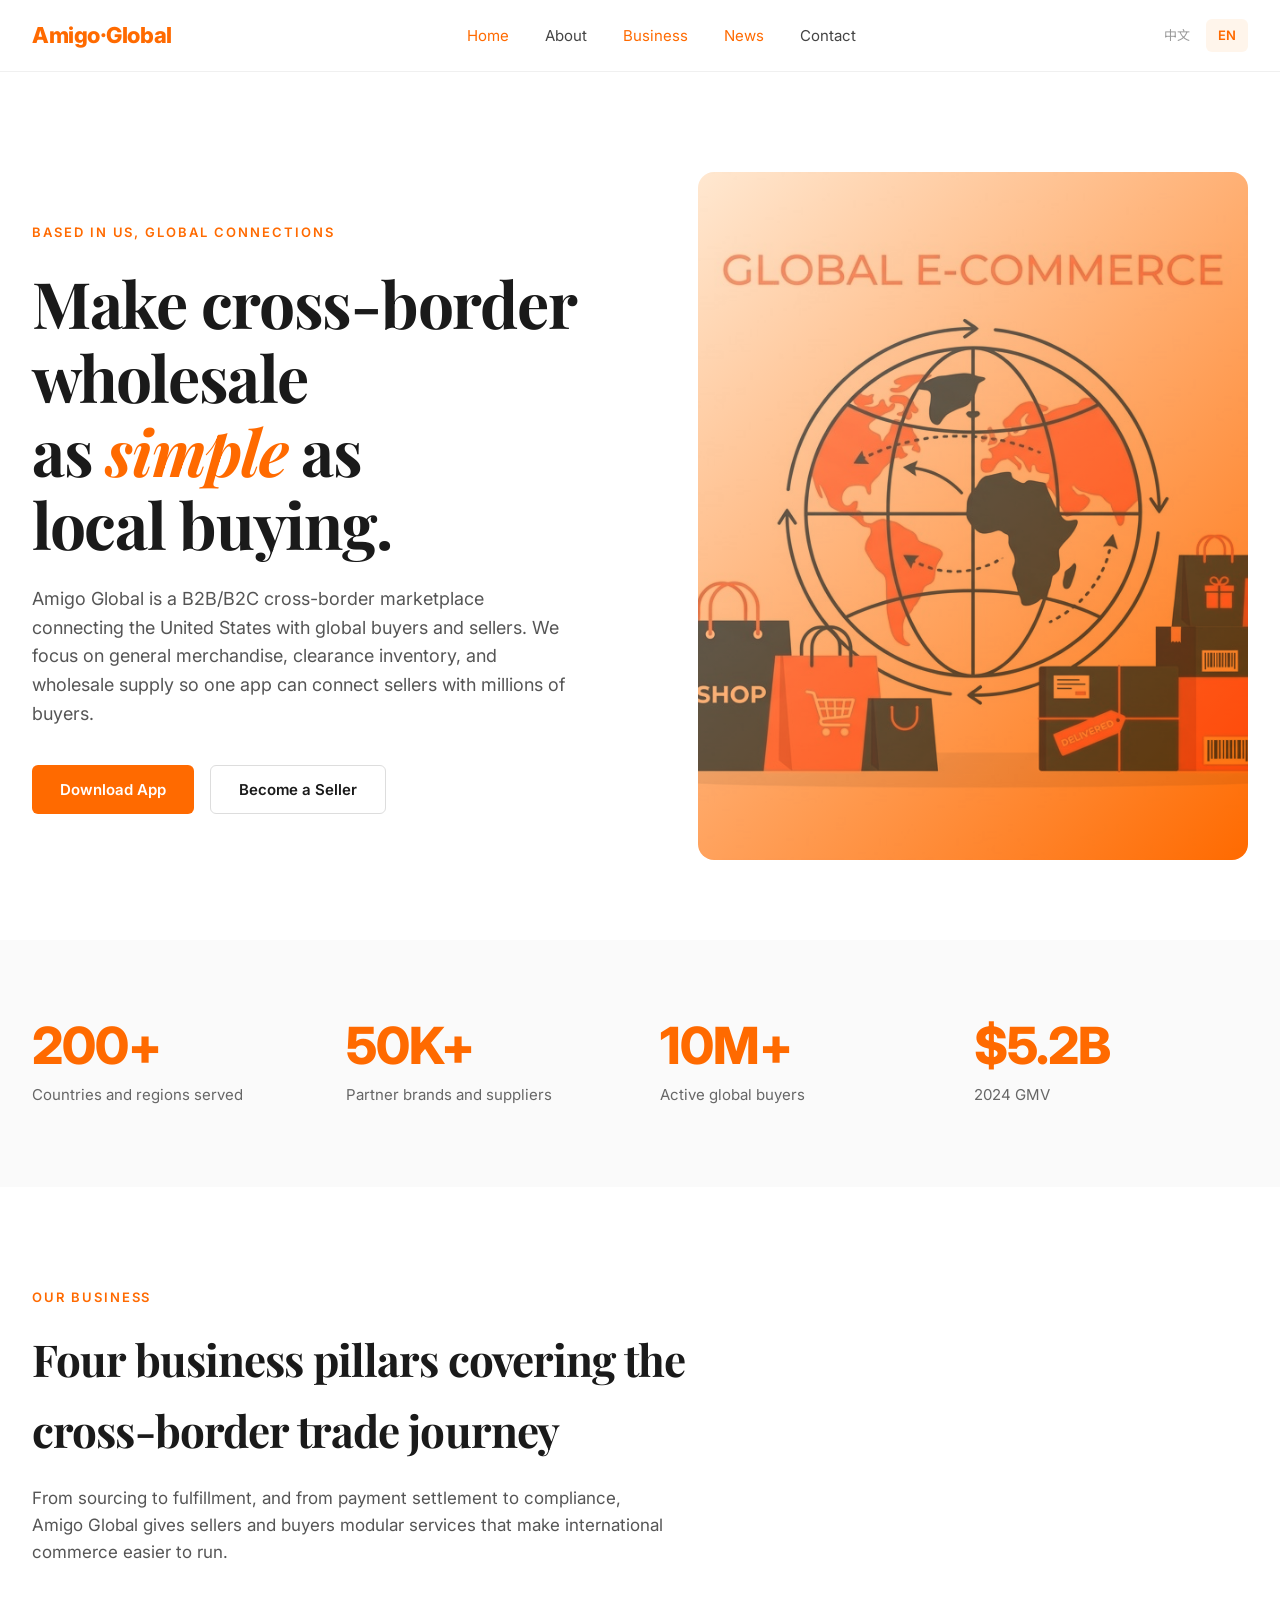
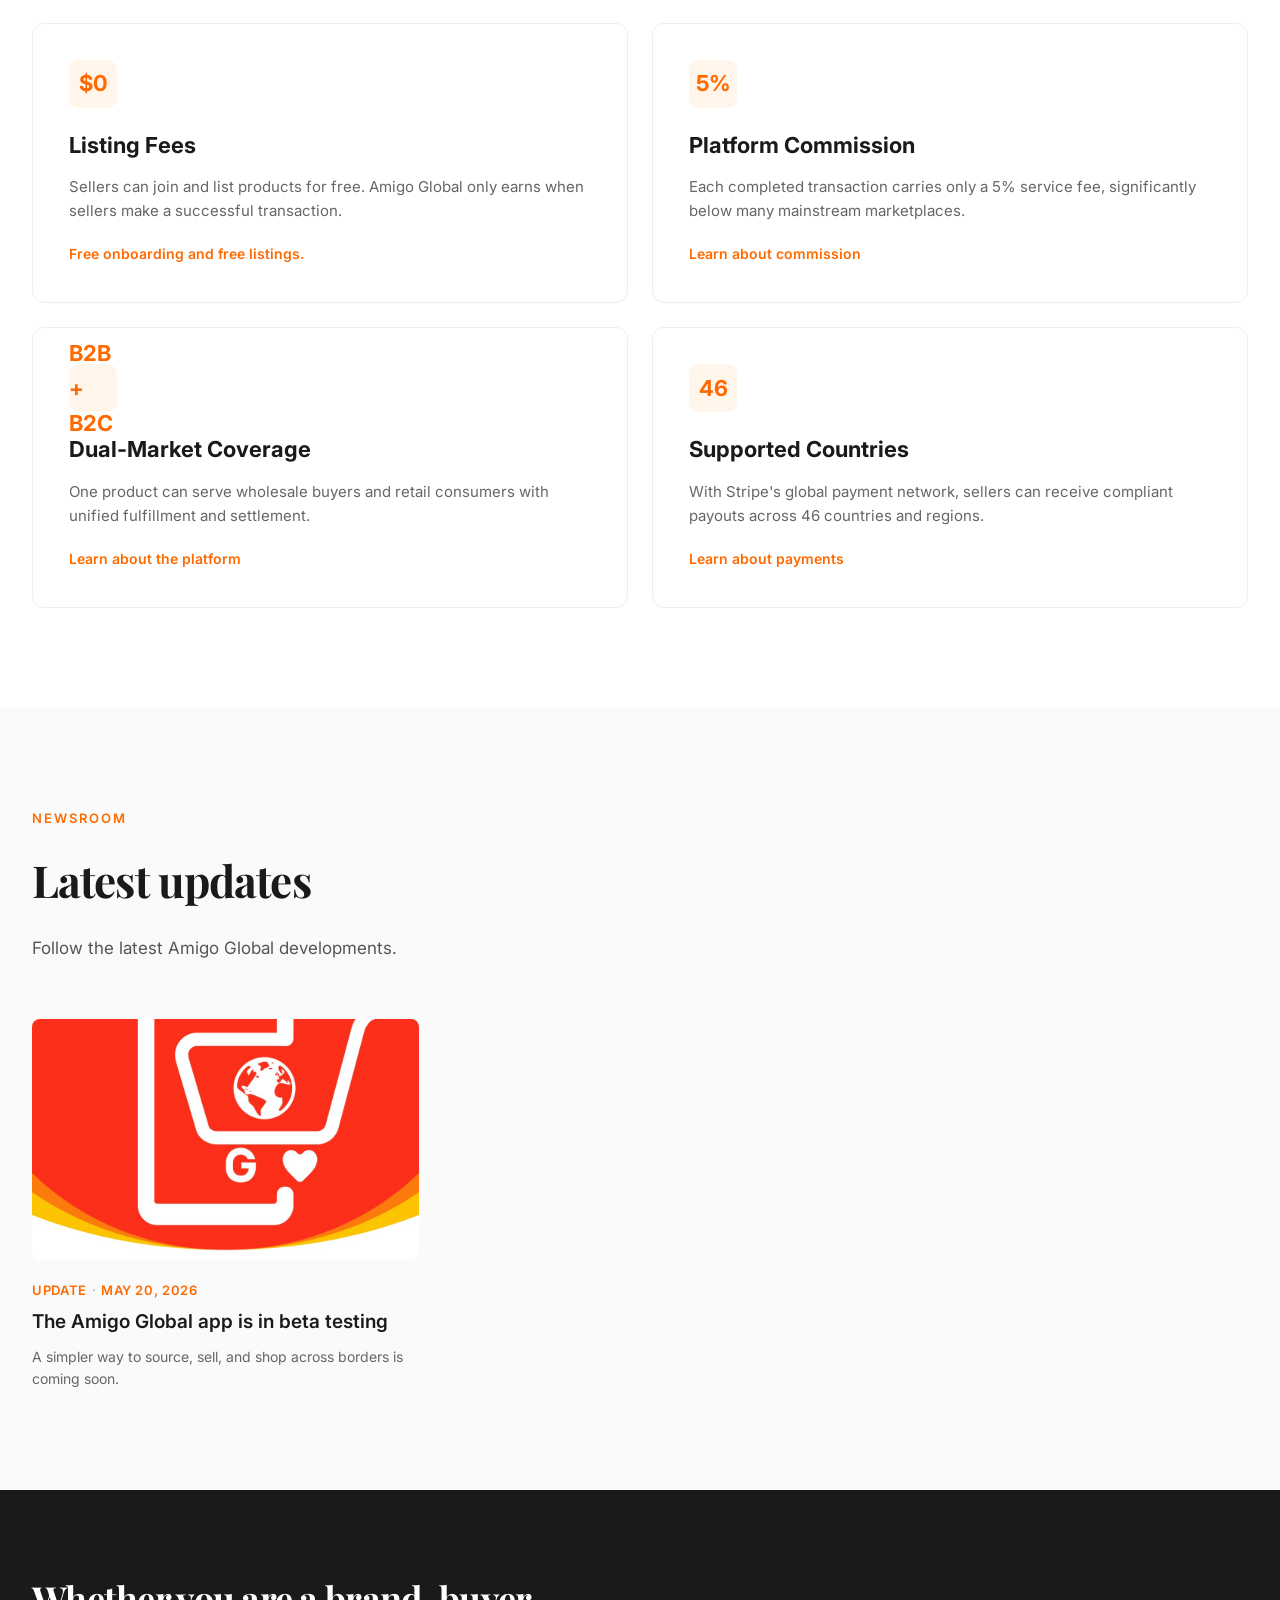
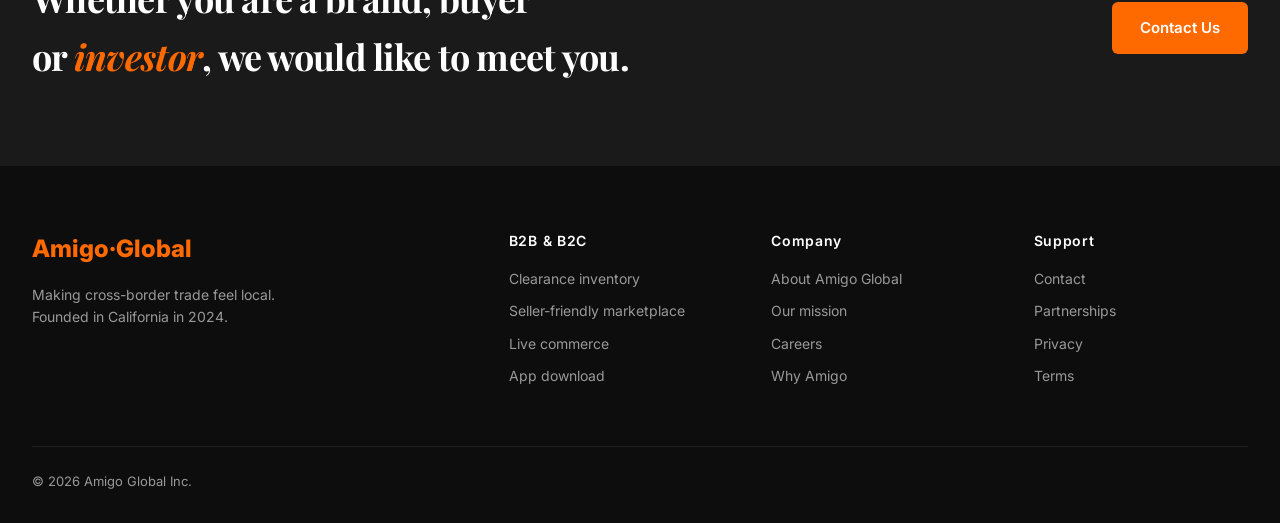
==== en/index.html @ 95d97fef "Initial Amigo Global website" ====
<!DOCTYPE html>
<html lang="en">
<head>
  <meta charset="UTF-8" />
  <meta name="viewport" content="width=device-width, initial-scale=1.0" />
  <title data-key="page_title">Amigo Global</title>
  <link href="https://fonts.googleapis.com/css2?family=Inter:wght@400;500;600;700;800&family=Noto+Sans+SC:wght@300;400;500;600;700&family=Noto+Serif+SC:wght@500;700&family=Playfair+Display:wght@500;700&display=swap" rel="stylesheet" />
  <link rel="stylesheet" href="../styles.css" />
  <style>body{opacity:0;transition:opacity .15s}body.ready{opacity:1}</style>
</head>
<body data-page="index">
  <div data-include="nav"></div>

  <section class="hero">
    <div>
      <div class="hero-eyebrow" data-key="hero.eyebrow"></div>
      <h1 data-key="hero.title" data-html></h1>
      <p data-key="hero.desc"></p>
      <div class="btn-row">
        <button class="btn btn-primary" data-key="hero.btn1"></button>
        <button class="btn btn-ghost" data-key="hero.btn2"></button>
      </div>
    </div>
    <div class="hero-visual">
      <img src="../assets/images/hero.jpg" alt="" onerror="this.style.display='none'" />
    </div>
  </section>

  <section class="stats">
    <div class="stats-inner" data-list="stats">
      <template>
        <div>
          <div class="stat-num" data-field="num"></div>
          <div class="stat-label" data-field="label"></div>
        </div>
      </template>
    </div>
  </section>

  <section class="section" id="business">
    <div class="section-eyebrow" data-key="business.eyebrow"></div>
    <h2 data-key="business.title"></h2>
    <p class="lead" data-key="business.lead"></p>
    <div class="biz-grid" data-list="business.cards">
      <template>
        <div class="biz-card">
          <div class="biz-icon" data-field="icon"></div>
          <h3 data-field="title"></h3>
          <p data-field="desc"></p>
          <div class="biz-link" data-field="link"></div>
        </div>
      </template>
    </div>
  </section>

  <section class="section bleed" id="news">
    <div class="inner">
      <div class="section-eyebrow" data-key="news.eyebrow"></div>
      <h2 data-key="news.title"></h2>
      <p class="lead" data-key="news.lead"></p>
      <div class="news-grid" data-list="news.cards">
        <template>
          <div class="news-card">
            <div class="news-img"><img data-field-src="image" data-src-prefix="../assets/images/" alt="" onerror="this.style.display='none'" /></div>
            <div class="news-meta"><span data-field="category"></span> · <span data-field="date"></span></div>
            <h4 data-field="title"></h4>
            <p data-field="summary"></p>
          </div>
        </template>
      </div>
    </div>
  </section>

  <section class="cta-band">
    <div class="cta-inner">
      <h2 data-key="cta.title" data-html></h2>
      <a href="contact.html" class="btn btn-primary" data-key="cta.btn"></a>
    </div>
  </section>

  <div data-include="footer"></div>
  <script src="../js/include.js"></script>
</body>
</html>
---- styles.css ----
/* ============================================================
   Amigo Global — shared styles
   团队提示：颜色、字体、间距统一改这里，不要在 HTML 里写 style。
   ============================================================ */

:root {
  --brand: #ff6a00;
  --brand-hover: #e55f00;
  --brand-tint: #fff5eb;
  --brand-soft: #ffe8d1;
  --text: #1a1a1a;
  --text-soft: #555;
  --text-muted: #999;
  --border: #eee;
  --border-soft: #f0f0f0;
  --surface: #fff;
  --surface-alt: #fafafa;
  --surface-dark: #1a1a1a;
  --surface-darker: #0d0d0d;
  --max-width: 1280px;

  --font-sans: 'Inter', 'Noto Sans SC', -apple-system, BlinkMacSystemFont, sans-serif;
  --font-serif: 'Playfair Display', 'Noto Serif SC', Georgia, serif;
}

/* ---------- reset ---------- */
* { margin: 0; padding: 0; box-sizing: border-box; }
html, body { max-width: 100%; overflow-x: hidden; }
body { font-family: var(--font-sans); color: var(--text); background: var(--surface); line-height: 1.6; }
a { color: inherit; text-decoration: none; }
img { max-width: 100%; display: block; }
em { font-style: normal; color: var(--brand); }
html[lang="en"] em { font-style: italic; }

/* ---------- Navigation ---------- */
nav.top { position: sticky; top: 0; background: rgba(255,255,255,0.96); backdrop-filter: blur(12px); border-bottom: 1px solid var(--border-soft); z-index: 100; }
.nav-inner { max-width: var(--max-width); margin: 0 auto; padding: 18px 32px; display: flex; align-items: center; justify-content: space-between; gap: 16px; min-width: 0; }
.brand { font-weight: 800; font-size: 22px; letter-spacing: -0.02em; }
.brand span { color: var(--brand); }
.nav-links { display: flex; gap: 36px; font-size: 15px; }
.nav-links a { color: #444; transition: color 0.2s; }
.nav-links a:hover, .nav-links a.active { color: var(--brand); }
.lang-toggle { display: flex; gap: 4px; font-size: 13px; align-items: center; }
.lang-toggle a { padding: 6px 12px; border-radius: 6px; color: var(--text-muted); cursor: pointer; }
.lang-toggle .lang-current { background: var(--brand-tint); color: var(--brand); font-weight: 600; cursor: default; }

/* ---------- Buttons ---------- */
.btn { padding: 14px 28px; border-radius: 6px; font-size: 15px; font-weight: 600; transition: all 0.2s; cursor: pointer; border: none; font-family: inherit; display: inline-block; }
.btn-primary { background: var(--brand); color: white; }
.btn-primary:hover { background: var(--brand-hover); }
.btn-ghost { background: transparent; border: 1px solid #ddd; color: var(--text); }
.btn-ghost:hover { border-color: var(--brand); color: var(--brand); }

/* ---------- Hero (homepage) ---------- */
.hero { width: 100%; padding: 100px 32px 80px; max-width: var(--max-width); margin: 0 auto; display: grid; grid-template-columns: minmax(0, 1.1fr) minmax(0, 1fr); gap: 60px; align-items: center; }
.hero > * { min-width: 0; }
.hero-eyebrow { display: inline-block; font-size: 13px; letter-spacing: 0.15em; color: var(--brand); font-weight: 600; margin-bottom: 24px; }
.hero h1 { font-family: var(--font-serif); font-size: clamp(40px, 5vw, 64px); font-weight: 700; line-height: 1.15; letter-spacing: -0.02em; margin-bottom: 24px; max-width: 100%; overflow-wrap: anywhere; }
.hero p { font-size: 18px; color: var(--text-soft); max-width: 540px; margin-bottom: 36px; overflow-wrap: anywhere; }
.btn-row { display: flex; gap: 16px; }
.hero-visual { width: 100%; max-width: 100%; aspect-ratio: 4/5; background: linear-gradient(135deg, var(--brand-soft) 0%, var(--brand) 100%); border-radius: 16px; position: relative; overflow: hidden; }
.hero-visual img { position: absolute; inset: 0; width: 100%; height: 100%; object-fit: cover; mix-blend-mode: multiply; opacity: 0.65; }

/* ---------- Stats strip ---------- */
.stats { background: var(--surface-alt); padding: 80px 32px; }
.stats-inner { max-width: var(--max-width); margin: 0 auto; display: grid; grid-template-columns: repeat(4, 1fr); gap: 40px; }
.stat-num { font-family: 'Inter', sans-serif; font-size: clamp(36px, 4vw, 56px); font-weight: 800; color: var(--brand); letter-spacing: -0.02em; line-height: 1; margin-bottom: 12px; }
.stat-label { color: #666; font-size: 15px; }

/* ---------- Section base ---------- */
section.section { max-width: var(--max-width); margin: 0 auto; padding: 100px 32px; }
section.section.bleed { max-width: none; margin: 0; background: var(--surface-alt); padding-left: 0; padding-right: 0; }
section.section.bleed > .inner { max-width: var(--max-width); margin: 0 auto; padding: 0 32px; }
.section-eyebrow { font-size: 13px; letter-spacing: 0.15em; color: var(--brand); font-weight: 600; margin-bottom: 16px; }
.section h2, .page-hero h1, .mission h2, .cta-band h2, .values-inner h2, .form-section h2, .offices h2 { font-family: var(--font-serif); letter-spacing: -0.02em; }
.section h2 { font-size: clamp(32px, 3.5vw, 44px); font-weight: 700; margin-bottom: 20px; max-width: 720px; }
.section .lead { font-size: 17px; color: var(--text-soft); max-width: 640px; margin-bottom: 56px; }

/* ---------- Business pillars ---------- */
.biz-grid { display: grid; grid-template-columns: repeat(2, 1fr); gap: 24px; }
.biz-card { background: var(--surface); border: 1px solid var(--border); border-radius: 12px; padding: 36px; transition: all 0.3s; }
.biz-card:hover { border-color: var(--brand); transform: translateY(-2px); box-shadow: 0 12px 40px rgba(255,106,0,0.08); }
.biz-icon { width: 48px; height: 48px; border-radius: 10px; background: var(--brand-tint); color: var(--brand); display: flex; align-items: center; justify-content: center; font-size: 22px; margin-bottom: 20px; font-weight: 700; }
.biz-card h3 { font-size: 22px; font-weight: 700; margin-bottom: 12px; }
.biz-card p { color: #666; font-size: 15px; }
.biz-link { display: inline-flex; align-items: center; gap: 6px; margin-top: 20px; color: var(--brand); font-weight: 600; font-size: 14px; }

/* ---------- News grid ---------- */
.news-grid { display: grid; grid-template-columns: repeat(3, 1fr); gap: 28px; }
.news-card { display: flex; flex-direction: column; }
.news-img { aspect-ratio: 16/10; border-radius: 8px; background: #f0f0f0; margin-bottom: 20px; overflow: hidden; }
.news-img img { width: 100%; height: 100%; object-fit: cover; }
.news-meta { font-size: 13px; color: var(--text-muted); margin-bottom: 8px; letter-spacing: 0.05em; }
.news-meta span { color: var(--brand); font-weight: 600; }
.news-card h4 { font-size: 19px; font-weight: 600; line-height: 1.4; margin-bottom: 10px; }
.news-card p { color: #666; font-size: 14px; }

/* ---------- CTA band ---------- */
.cta-band { background: var(--surface-dark); color: white; padding: 80px 32px; }
.cta-inner { max-width: var(--max-width); margin: 0 auto; display: flex; align-items: center; justify-content: space-between; gap: 40px; }
.cta-band h2 { font-size: 36px; font-weight: 700; }

/* ---------- Footer ---------- */
footer { background: var(--surface-darker); color: #999; padding: 64px 32px 32px; }
.footer-inner { max-width: var(--max-width); margin: 0 auto; }
.footer-grid { display: grid; grid-template-columns: 2fr 1fr 1fr 1fr; gap: 48px; margin-bottom: 48px; }
.footer-brand { font-size: 24px; font-weight: 800; color: white; margin-bottom: 16px; }
.footer-brand span { color: var(--brand); }
.footer-tagline { font-size: 14px; max-width: 320px; }
footer h5 { color: white; font-size: 14px; font-weight: 600; margin-bottom: 16px; letter-spacing: 0.05em; }
footer ul { list-style: none; }
footer ul li { margin-bottom: 10px; font-size: 14px; }
footer ul li a:hover { color: var(--brand); }
.footer-bottom { padding-top: 24px; border-top: 1px solid #222; font-size: 13px; display: flex; justify-content: space-between; gap: 16px; flex-wrap: wrap; }

/* ---------- About page hero & mission ---------- */
.page-hero { padding: 80px 32px 60px; max-width: var(--max-width); margin: 0 auto; }
.breadcrumb { font-size: 13px; color: var(--text-muted); margin-bottom: 24px; letter-spacing: 0.05em; }
.breadcrumb span { color: var(--brand); }
.page-hero h1 { font-size: clamp(40px, 5vw, 64px); font-weight: 700; line-height: 1.15; max-width: 900px; margin-bottom: 28px; }
.page-hero p { font-size: 19px; color: var(--text-soft); max-width: 720px; line-height: 1.7; }

.mission { background: var(--surface-alt); padding: 80px 32px; }
.mission-inner { max-width: var(--max-width); margin: 0 auto; display: grid; grid-template-columns: 1fr 1.2fr; gap: 80px; align-items: center; }
.mission .label { font-size: 13px; letter-spacing: 0.15em; color: var(--brand); font-weight: 600; margin-bottom: 16px; }
.mission h2 { font-size: 40px; font-weight: 700; line-height: 1.2; }
.mission .copy p { font-size: 17px; color: #444; margin-bottom: 20px; line-height: 1.8; }
.mission .copy p:first-child::first-letter { font-family: var(--font-serif); font-size: 56px; font-weight: 700; color: var(--brand); float: left; line-height: 1; padding-right: 12px; padding-top: 4px; }

/* ---------- Timeline ---------- */
.timeline { margin-top: 60px; position: relative; padding-left: 40px; }
.timeline::before { content: ''; position: absolute; left: 8px; top: 12px; bottom: 12px; width: 2px; background: linear-gradient(to bottom, var(--brand), #ffd0a8); }
.ti { position: relative; padding: 24px 0 24px 40px; display: grid; grid-template-columns: 120px 1fr; gap: 32px; }
.ti::before { content: ''; position: absolute; left: -40px; top: 32px; width: 18px; height: 18px; border-radius: 50%; background: white; border: 3px solid var(--brand); }
.ti-year { font-family: 'Inter', sans-serif; font-size: 28px; font-weight: 800; color: var(--brand); letter-spacing: -0.02em; }
.ti h4 { font-size: 18px; font-weight: 700; margin-bottom: 6px; }
.ti p { color: #666; font-size: 15px; }

/* ---------- Team ---------- */
.team-grid { display: grid; grid-template-columns: repeat(4, 1fr); gap: 24px; margin-top: 56px; }
.team-card { background: var(--surface); border: 1px solid var(--border); border-radius: 12px; overflow: hidden; transition: all 0.3s; }
.team-card:hover { border-color: var(--brand); transform: translateY(-2px); }
.team-photo { aspect-ratio: 1; background: linear-gradient(135deg, var(--brand-soft), #ffb87a); display: flex; align-items: center; justify-content: center; font-family: var(--font-serif); font-size: 64px; font-weight: 700; color: var(--brand); overflow: hidden; }
.team-photo img { width: 100%; height: 100%; object-fit: cover; }
.team-body { padding: 20px; }
.team-card h4 { font-size: 17px; font-weight: 700; margin-bottom: 4px; }
.team-card .role { color: var(--brand); font-size: 13px; font-weight: 600; margin-bottom: 8px; }
.team-card p { color: #666; font-size: 13px; line-height: 1.5; }

/* ---------- Values ---------- */
.values { background: var(--surface-dark); color: white; padding: 100px 32px; }
.values-inner { max-width: var(--max-width); margin: 0 auto; }
.values-inner .section-eyebrow { color: var(--brand); }
.values-inner h2 { color: white; font-size: 44px; font-weight: 700; max-width: 700px; }
.values-grid { display: grid; grid-template-columns: repeat(3, 1fr); gap: 32px; margin-top: 60px; }
.value-item { padding: 32px; border: 1px solid #2a2a2a; border-radius: 12px; transition: all 0.3s; }
.value-item:hover { border-color: var(--brand); background: #1f1f1f; }
.value-num { font-family: 'Inter', sans-serif; font-size: 14px; font-weight: 600; color: var(--brand); letter-spacing: 0.1em; margin-bottom: 16px; }
.value-item h4 { font-family: var(--font-serif); font-size: 24px; font-weight: 700; margin-bottom: 12px; }
.value-item p { color: #aaa; font-size: 15px; line-height: 1.7; }

/* ---------- Contact page ---------- */
.channels { max-width: var(--max-width); margin: 60px auto 0; padding: 0 32px 80px; }
.channels-grid { display: grid; grid-template-columns: repeat(3, 1fr); gap: 24px; }
.channel-card { background: var(--surface); border: 1px solid var(--border); border-radius: 12px; padding: 32px; transition: all 0.3s; }
.channel-card:hover { border-color: var(--brand); box-shadow: 0 12px 32px rgba(255,106,0,0.06); }
.channel-icon { width: 44px; height: 44px; border-radius: 10px; background: var(--brand-tint); color: var(--brand); display: flex; align-items: center; justify-content: center; font-size: 18px; font-weight: 700; margin-bottom: 20px; }
.channel-card h3 { font-size: 19px; font-weight: 700; margin-bottom: 10px; }
.channel-card p { color: #666; font-size: 14px; margin-bottom: 16px; }
.channel-card a { color: var(--brand); font-weight: 600; font-size: 14px; }

.form-section { background: var(--surface-alt); padding: 100px 32px; }
.form-inner { max-width: 1080px; margin: 0 auto; display: grid; grid-template-columns: 1fr 1.3fr; gap: 80px; }
.form-section .label { font-size: 13px; letter-spacing: 0.15em; color: var(--brand); font-weight: 600; margin-bottom: 16px; }
.form-section h2 { font-size: 36px; font-weight: 700; line-height: 1.2; margin-bottom: 20px; }
.form-section .lead { color: var(--text-soft); margin-bottom: 28px; }
.form-section ul { list-style: none; }
.form-section ul li { padding: 8px 0; color: #444; font-size: 15px; display: flex; gap: 12px; align-items: center; }
.form-section ul li::before { content: '→'; color: var(--brand); font-weight: 700; }

form { background: var(--surface); padding: 36px; border-radius: 12px; border: 1px solid var(--border); }
.form-row { display: grid; grid-template-columns: 1fr 1fr; gap: 16px; margin-bottom: 16px; }
.field { display: block; }
.field.full { margin-bottom: 16px; }
.field label { display: block; font-size: 13px; font-weight: 600; color: #444; margin-bottom: 6px; }
.field input, .field select, .field textarea { width: 100%; padding: 12px 14px; border: 1px solid #ddd; border-radius: 8px; font-family: inherit; font-size: 15px; transition: border 0.2s; background: white; color: var(--text); }
.field input:focus, .field select:focus, .field textarea:focus { outline: none; border-color: var(--brand); }
.field textarea { min-height: 110px; resize: vertical; }
.submit { width: 100%; padding: 14px; background: var(--brand); color: white; border: none; border-radius: 8px; font-weight: 600; font-size: 15px; cursor: pointer; margin-top: 8px; transition: background 0.2s; font-family: inherit; }
.submit:hover { background: var(--brand-hover); }

.offices { max-width: var(--max-width); margin: 0 auto; padding: 100px 32px; }
.offices h2 { font-size: 40px; font-weight: 700; margin-bottom: 56px; }
.office-grid { display: grid; grid-template-columns: repeat(4, 1fr); gap: 24px; }
.office { padding: 28px; border: 1px solid var(--border); border-radius: 12px; }
.office .city { font-family: var(--font-serif); font-size: 22px; font-weight: 700; color: var(--brand); margin-bottom: 4px; }
.office .country { font-size: 12px; letter-spacing: 0.1em; color: var(--text-muted); margin-bottom: 16px; }
.office .addr { font-size: 14px; color: var(--text-soft); line-height: 1.7; margin-bottom: 12px; }
.office .tel { font-size: 13px; color: #888; }

/* ---------- Responsive ---------- */
@media (max-width: 900px) {
  .hero { grid-template-columns: minmax(0, 1fr); padding: 60px 24px; }
  .stats-inner, .biz-grid, .news-grid, .footer-grid { grid-template-columns: 1fr 1fr; }
  .nav-links { display: none; }
  .cta-inner { flex-direction: column; align-items: flex-start; }
  .mission-inner { grid-template-columns: 1fr; gap: 32px; }
  .team-grid, .channels-grid, .office-grid { grid-template-columns: 1fr 1fr; }
  .values-grid { grid-template-columns: 1fr; }
  .form-inner { grid-template-columns: 1fr; gap: 32px; }
  .form-row { grid-template-columns: 1fr; }
}

@media (max-width: 520px) {
  .nav-inner { padding: 14px 20px; }
  .brand { font-size: 20px; white-space: nowrap; }
  .lang-toggle { font-size: 12px; flex-shrink: 0; }
  .lang-toggle a { padding: 5px 8px; }
  .hero { width: calc(100% - 40px); padding: 48px 0 56px; gap: 32px; }
  .hero, .hero > *, .hero p, .btn-row, .hero-visual { max-width: 100%; }
  .hero h1, .page-hero h1 { font-size: 34px; line-height: 1.16; }
  .hero p, .page-hero p { font-size: 16px; }
  .hero-eyebrow, .section-eyebrow { letter-spacing: 0.12em; }
  .btn-row { flex-direction: column; }
  .btn-row .btn { width: 100%; text-align: center; }
  .stats { padding: 56px 20px; }
  .stats-inner, .biz-grid, .news-grid, .footer-grid, .team-grid, .channels-grid, .office-grid { grid-template-columns: 1fr; }
  section.section, .page-hero, .mission, .values, .form-section, .offices { padding-left: 20px; padding-right: 20px; }
  section.section.bleed > .inner { padding-left: 20px; padding-right: 20px; }
  .biz-card, .channel-card, form { padding: 24px; }
}
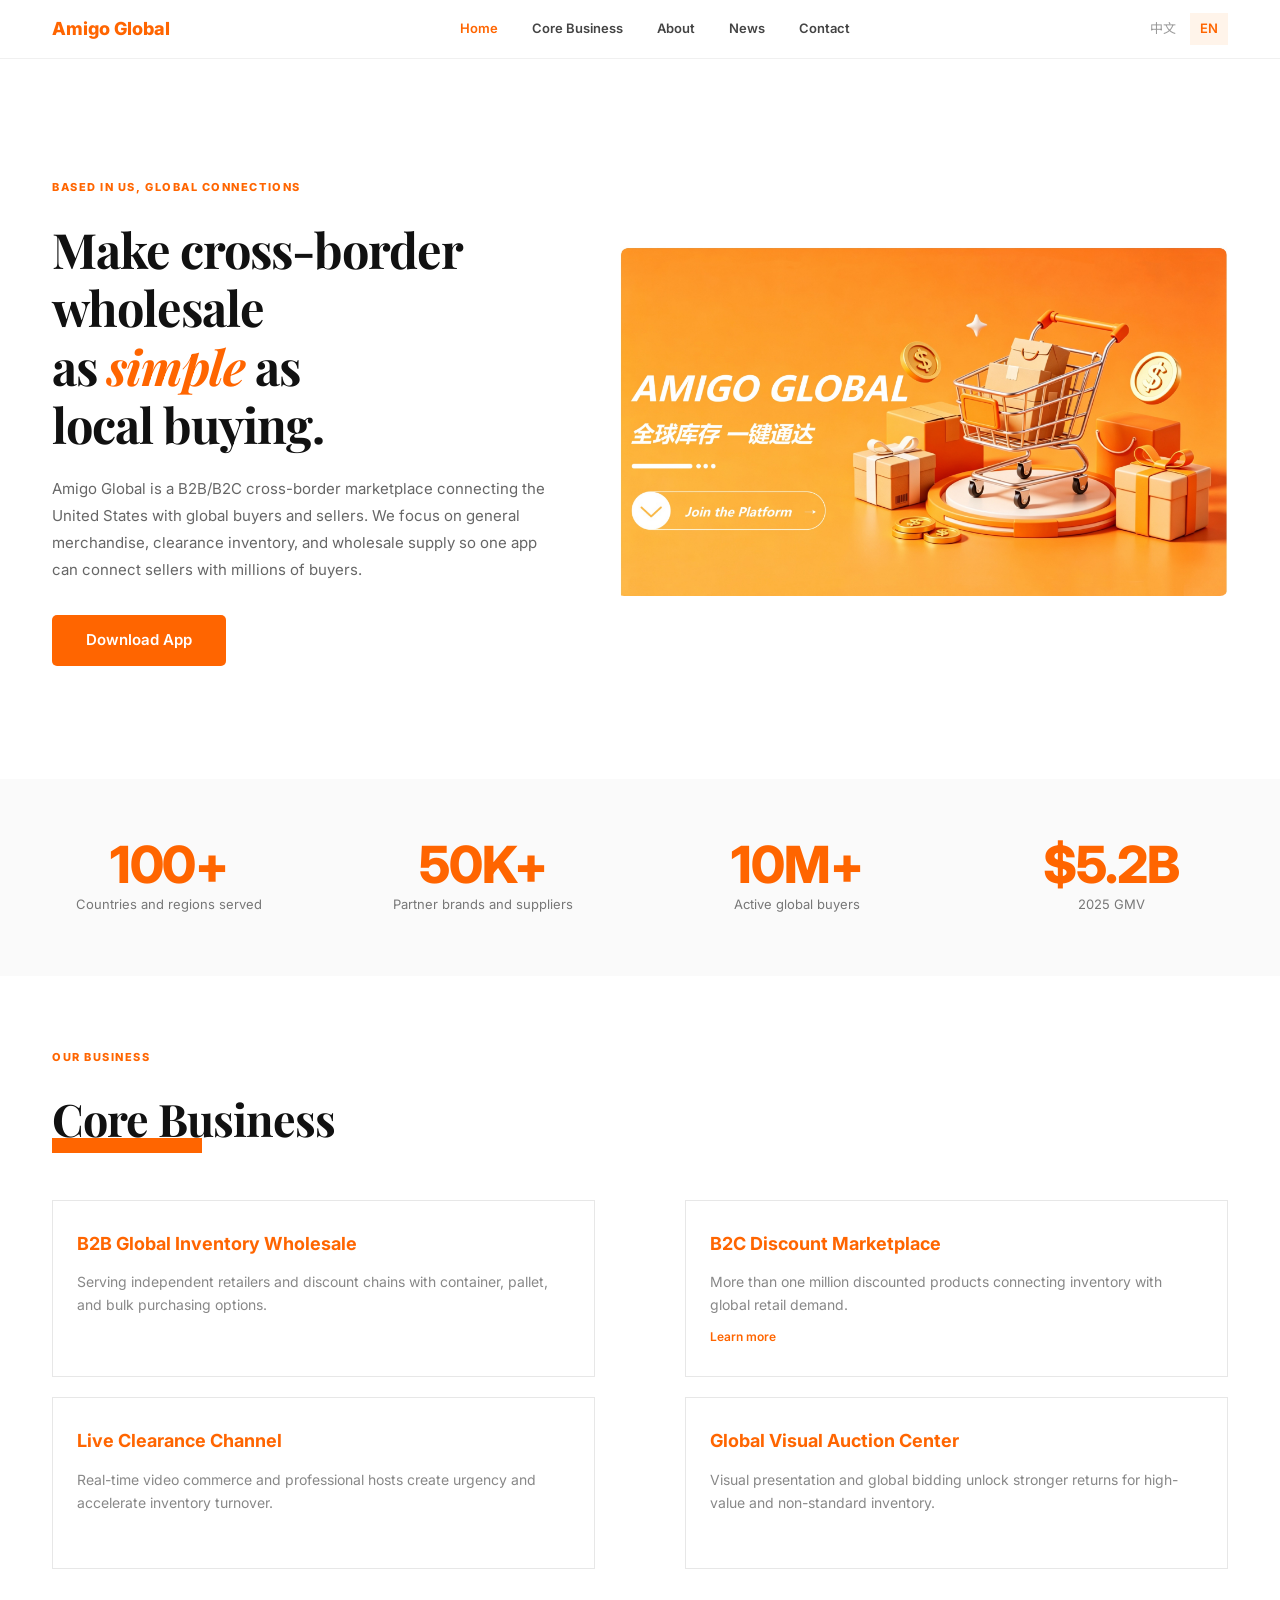
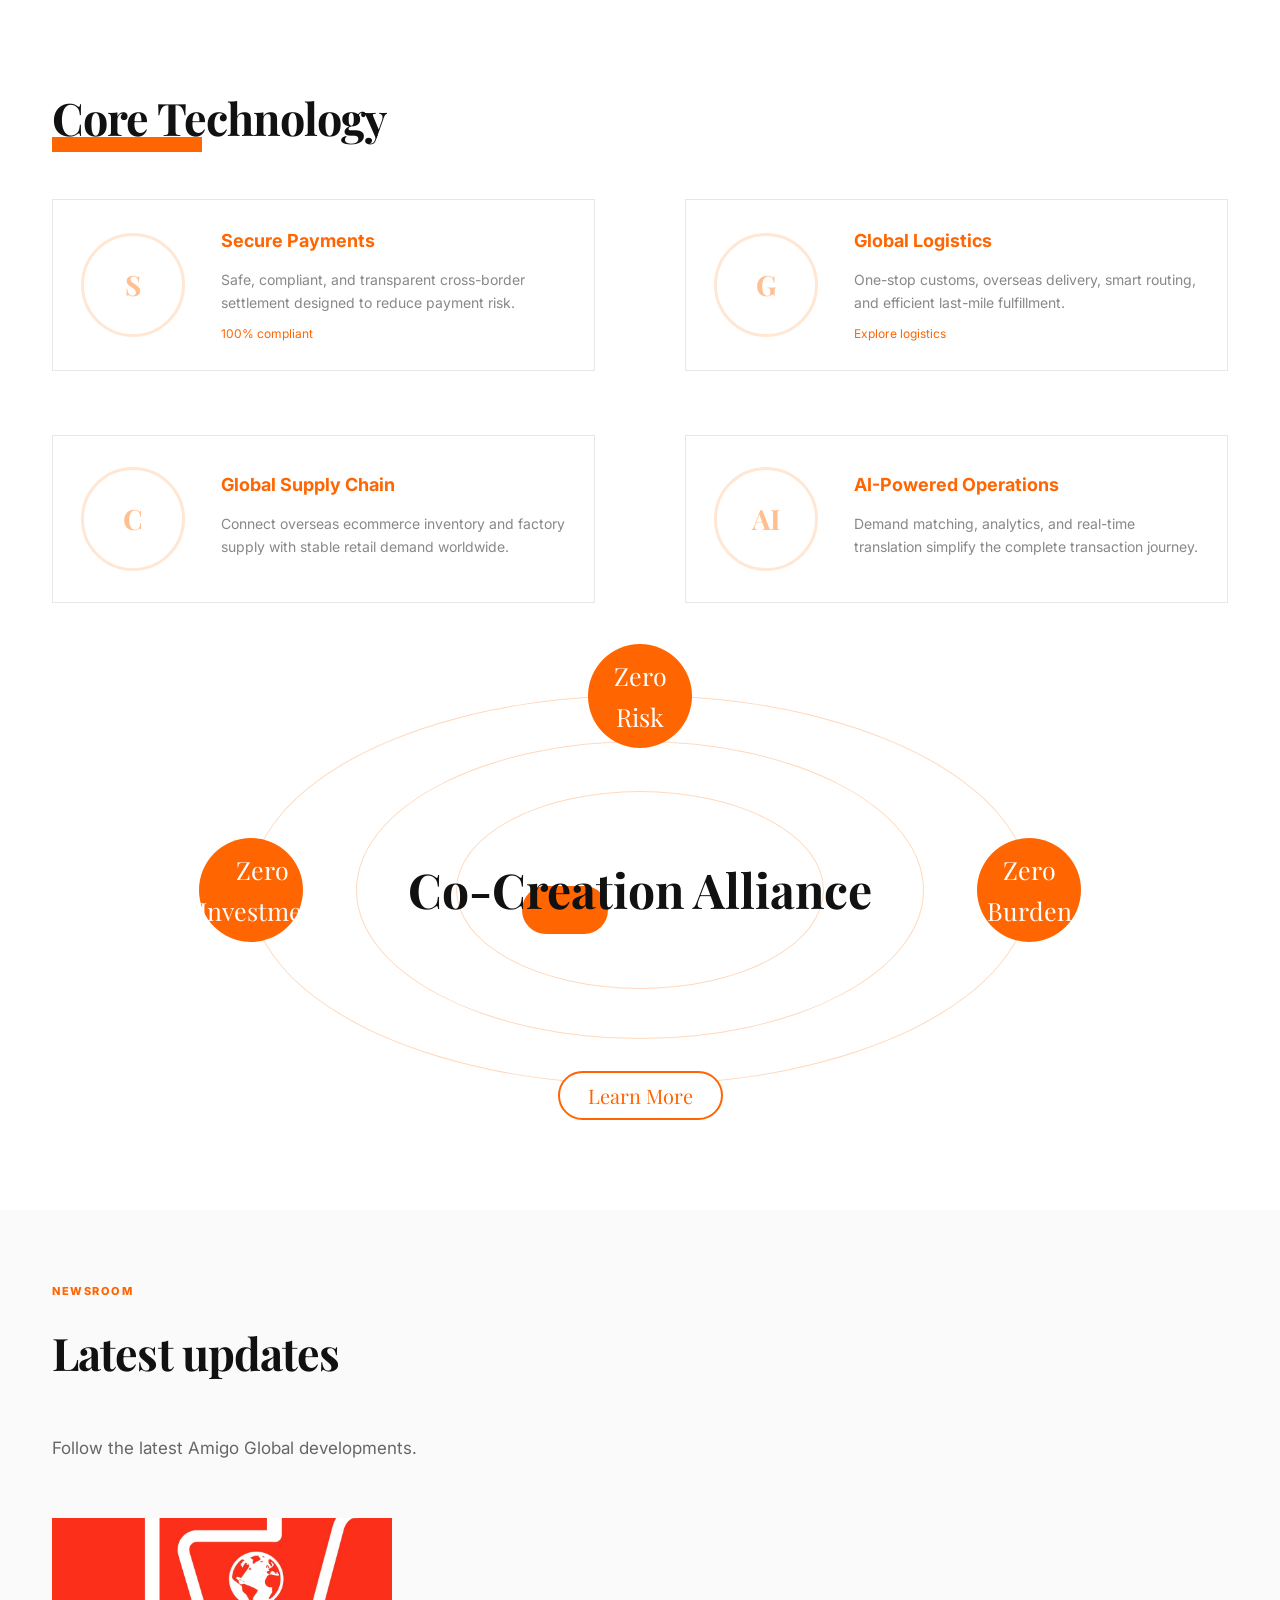
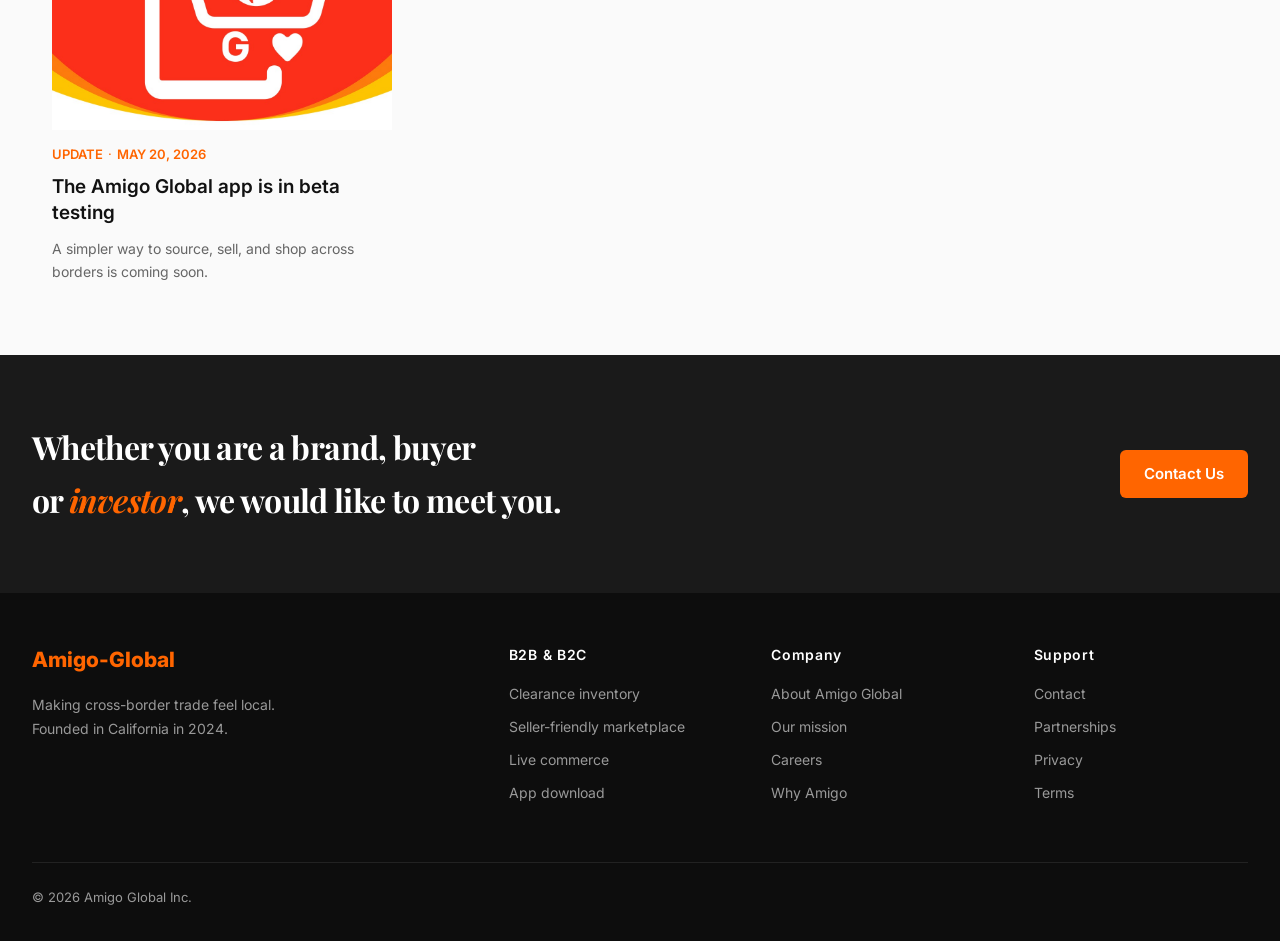
==== commit d3957290: "Redesign homepage and about page" ====
--- a/en/index.html
+++ b/en/index.html
@@ -17,12 +17,11 @@
       <h1 data-key="hero.title" data-html></h1>
       <p data-key="hero.desc"></p>
       <div class="btn-row">
-        <button class="btn btn-primary" data-key="hero.btn1"></button>
-        <button class="btn btn-ghost" data-key="hero.btn2"></button>
+        <a class="btn btn-primary" href="contact.html" data-key="hero.btn1"></a>
       </div>
     </div>
     <div class="hero-visual">
-      <img src="../assets/images/hero.jpg" alt="" onerror="this.style.display='none'" />
+      <img src="../assets/images/hero-commerce.jpg" alt="Amigo Global ecommerce platform" />
     </div>
   </section>
 
@@ -39,17 +38,45 @@
 
   <section class="section" id="business">
     <div class="section-eyebrow" data-key="business.eyebrow"></div>
-    <h2 data-key="business.title"></h2>
-    <p class="lead" data-key="business.lead"></p>
+    <h2 class="accent-underline" data-key="business.title"></h2>
     <div class="biz-grid" data-list="business.cards">
       <template>
         <div class="biz-card">
-          <div class="biz-icon" data-field="icon"></div>
           <h3 data-field="title"></h3>
           <p data-field="desc"></p>
           <div class="biz-link" data-field="link"></div>
         </div>
       </template>
+    </div>
+  </section>
+
+  <!-- Core technology -->
+  <section class="section technology">
+    <h2 class="accent-underline" data-key="technology.title"></h2>
+    <div class="tech-grid" data-list="technology.cards">
+      <template>
+        <div class="tech-card">
+          <div class="tech-icon" data-field="icon"></div>
+          <div>
+            <h3 data-field="title"></h3>
+            <p data-field="desc"></p>
+            <div class="tech-link" data-field="link"></div>
+          </div>
+        </div>
+      </template>
+    </div>
+  </section>
+
+  <!-- Alliance -->
+  <section class="alliance">
+    <div class="alliance-inner">
+      <div class="alliance-orbit">
+        <div class="alliance-bubble alliance-risk" data-key="alliance.risk"></div>
+        <div class="alliance-bubble alliance-invest" data-key="alliance.invest"></div>
+        <div class="alliance-bubble alliance-burden" data-key="alliance.burden"></div>
+        <div class="alliance-core" data-key="alliance.title"></div>
+      </div>
+      <a class="alliance-link" href="contact.html" data-key="alliance.link"></a>
     </div>
   </section>
 
--- a/styles.css
+++ b/styles.css
@@ -40,9 +40,16 @@
 .nav-links { display: flex; gap: 36px; font-size: 15px; }
 .nav-links a { color: #444; transition: color 0.2s; }
 .nav-links a:hover, .nav-links a.active { color: var(--brand); }
+.nav-right { display: flex; align-items: center; gap: 8px; }
 .lang-toggle { display: flex; gap: 4px; font-size: 13px; align-items: center; }
 .lang-toggle a { padding: 6px 12px; border-radius: 6px; color: var(--text-muted); cursor: pointer; }
 .lang-toggle .lang-current { background: var(--brand-tint); color: var(--brand); font-weight: 600; cursor: default; }
+.nav-toggle { display: none; width: 40px; height: 40px; padding: 0; background: transparent; border: none; cursor: pointer; border-radius: 8px; flex-direction: column; align-items: center; justify-content: center; gap: 5px; }
+.nav-toggle span { display: block; width: 22px; height: 2px; background: var(--text); border-radius: 2px; transition: transform 0.2s, opacity 0.2s; }
+.nav-toggle:hover { background: var(--surface-alt); }
+.nav-toggle[aria-expanded="true"] span:nth-child(1) { transform: translateY(7px) rotate(45deg); }
+.nav-toggle[aria-expanded="true"] span:nth-child(2) { opacity: 0; }
+.nav-toggle[aria-expanded="true"] span:nth-child(3) { transform: translateY(-7px) rotate(-45deg); }
 
 /* ---------- Buttons ---------- */
 .btn { padding: 14px 28px; border-radius: 6px; font-size: 15px; font-weight: 600; transition: all 0.2s; cursor: pointer; border: none; font-family: inherit; display: inline-block; }
@@ -80,7 +87,7 @@
 .biz-grid { display: grid; grid-template-columns: repeat(2, 1fr); gap: 24px; }
 .biz-card { background: var(--surface); border: 1px solid var(--border); border-radius: 12px; padding: 36px; transition: all 0.3s; }
 .biz-card:hover { border-color: var(--brand); transform: translateY(-2px); box-shadow: 0 12px 40px rgba(255,106,0,0.08); }
-.biz-icon { width: 48px; height: 48px; border-radius: 10px; background: var(--brand-tint); color: var(--brand); display: flex; align-items: center; justify-content: center; font-size: 22px; margin-bottom: 20px; font-weight: 700; }
+.biz-icon { min-width: 48px; width: auto; height: 48px; padding: 0 14px; border-radius: 10px; background: var(--brand-tint); color: var(--brand); display: inline-flex; align-items: center; justify-content: center; font-size: 18px; margin-bottom: 20px; font-weight: 700; white-space: nowrap; }
 .biz-card h3 { font-size: 22px; font-weight: 700; margin-bottom: 12px; }
 .biz-card p { color: #666; font-size: 15px; }
 .biz-link { display: inline-flex; align-items: center; gap: 6px; margin-top: 20px; color: var(--brand); font-weight: 600; font-size: 14px; }
@@ -188,6 +195,10 @@
 .field textarea { min-height: 110px; resize: vertical; }
 .submit { width: 100%; padding: 14px; background: var(--brand); color: white; border: none; border-radius: 8px; font-weight: 600; font-size: 15px; cursor: pointer; margin-top: 8px; transition: background 0.2s; font-family: inherit; }
 .submit:hover { background: var(--brand-hover); }
+.submit:disabled { background: #ffb27a; cursor: not-allowed; }
+.form-status { margin-top: 14px; padding: 10px 14px; border-radius: 8px; font-size: 14px; line-height: 1.5; display: none; }
+.form-status[data-state="success"] { display: block; background: #ecfdf3; color: #0f7a3e; border: 1px solid #b6ebc7; }
+.form-status[data-state="error"] { display: block; background: #fef2f2; color: #b32424; border: 1px solid #f3c2c2; }
 
 .offices { max-width: var(--max-width); margin: 0 auto; padding: 100px 32px; }
 .offices h2 { font-size: 40px; font-weight: 700; margin-bottom: 56px; }
@@ -202,7 +213,22 @@
 @media (max-width: 900px) {
   .hero { grid-template-columns: minmax(0, 1fr); padding: 60px 24px; }
   .stats-inner, .biz-grid, .news-grid, .footer-grid { grid-template-columns: 1fr 1fr; }
-  .nav-links { display: none; }
+  .nav-toggle { display: flex; }
+  .nav-links {
+    position: absolute; top: 100%; left: 0; right: 0;
+    flex-direction: column; gap: 0; padding: 8px 0;
+    background: rgba(255,255,255,0.98); backdrop-filter: blur(12px);
+    border-bottom: 1px solid var(--border-soft);
+    box-shadow: 0 12px 32px rgba(0,0,0,0.06);
+    max-height: 0; overflow: hidden;
+    transition: max-height 0.25s ease, padding 0.25s ease;
+  }
+  nav.top.nav-open .nav-links { max-height: 80vh; padding: 8px 0; }
+  .nav-links a {
+    display: block; padding: 16px 32px; font-size: 16px;
+    border-bottom: 1px solid var(--border-soft);
+  }
+  .nav-links a:last-child { border-bottom: none; }
   .cta-inner { flex-direction: column; align-items: flex-start; }
   .mission-inner { grid-template-columns: 1fr; gap: 32px; }
   .team-grid, .channels-grid, .office-grid { grid-template-columns: 1fr 1fr; }
@@ -223,9 +249,248 @@
   .hero-eyebrow, .section-eyebrow { letter-spacing: 0.12em; }
   .btn-row { flex-direction: column; }
   .btn-row .btn { width: 100%; text-align: center; }
-  .stats { padding: 56px 20px; }
-  .stats-inner, .biz-grid, .news-grid, .footer-grid, .team-grid, .channels-grid, .office-grid { grid-template-columns: 1fr; }
+  .stats { padding: 40px 20px; }
+  .stats-inner { grid-template-columns: 1fr 1fr; gap: 24px 16px; }
+  .stat-num { font-size: 38px; margin-bottom: 6px; }
+  .stat-label { font-size: 13px; }
+  .biz-grid, .news-grid, .footer-grid, .team-grid, .channels-grid, .office-grid { grid-template-columns: 1fr; }
   section.section, .page-hero, .mission, .values, .form-section, .offices { padding-left: 20px; padding-right: 20px; }
   section.section.bleed > .inner { padding-left: 20px; padding-right: 20px; }
   .biz-card, .channel-card, form { padding: 24px; }
 }
+
+/* ============================================================
+   2026 brand refresh — reference-led homepage and about page
+   ============================================================ */
+:root {
+  --brand: #ff6500;
+  --brand-hover: #e95c00;
+  --brand-tint: #fff4ea;
+  --brand-soft: #ffd6af;
+  --text: #111111;
+  --text-soft: #666666;
+  --border: #e7e7e7;
+  --surface-alt: #fafafa;
+  --max-width: 1240px;
+}
+
+body { line-height: 1.65; }
+h1, h2, h3, h4, h5, p, a, button, span { letter-spacing: 0; }
+nav.top { position: relative; backdrop-filter: none; background: #fff; }
+.nav-inner { padding: 12px 32px; min-height: 58px; }
+.brand { font-size: 18px; color: var(--brand); }
+.nav-links { gap: 34px; font-size: 13px; font-weight: 600; }
+.nav-right { gap: 14px; }
+.lang-toggle a { border-radius: 0; padding: 5px 10px; }
+
+.hero {
+  min-height: 720px;
+  padding: 100px 32px;
+  grid-template-columns: minmax(0, .9fr) minmax(520px, 1.1fr);
+  gap: 64px;
+}
+.hero-eyebrow, .section-eyebrow, .mission .label {
+  font-size: 11px;
+  letter-spacing: .14em;
+  font-weight: 800;
+}
+.hero h1 {
+  font-size: clamp(42px, 3.8vw, 58px);
+  line-height: 1.2;
+  margin-bottom: 22px;
+}
+.hero p { font-size: 15px; line-height: 1.8; margin-bottom: 32px; }
+.hero .btn { padding: 13px 34px; border-radius: 5px; }
+.hero-visual {
+  aspect-ratio: 2180 / 1260;
+  max-height: 455px;
+  border-radius: 8px;
+  background: #ff920d;
+}
+.hero-visual img { position: static; width: 100%; height: 100%; object-fit: cover; opacity: 1; mix-blend-mode: normal; }
+
+.stats { padding: 60px 32px; }
+.stats-inner { text-align: center; }
+.stat-num { font-size: clamp(38px, 4vw, 60px); margin-bottom: 4px; }
+.stat-label { font-size: 13px; color: #777; }
+
+section.section { padding-top: 72px; padding-bottom: 72px; }
+.section h2 { font-size: clamp(34px, 3.5vw, 48px); margin-bottom: 44px; }
+.accent-underline { position: relative; display: inline-block; z-index: 0; }
+.accent-underline::after {
+  content: '';
+  position: absolute;
+  left: 0;
+  bottom: 3px;
+  width: 150px;
+  height: 15px;
+  background: var(--brand);
+  z-index: -1;
+}
+.biz-grid { gap: 20px 90px; }
+.biz-card {
+  min-height: 150px;
+  border-radius: 0;
+  padding: 28px 24px;
+  box-shadow: none;
+}
+.biz-card:hover { box-shadow: none; transform: none; }
+.biz-card h3, .tech-card h3 { color: var(--brand); font-size: 18px; margin-bottom: 12px; }
+.biz-card p, .tech-card p { font-size: 14px; color: #888; }
+.biz-link, .tech-link { margin-top: 10px; color: var(--brand); font-size: 12px; }
+
+.technology { padding-top: 40px !important; }
+.tech-grid { display: grid; grid-template-columns: repeat(2, minmax(0, 1fr)); gap: 64px 90px; }
+.tech-card {
+  min-height: 168px;
+  padding: 26px 28px;
+  border: 1px solid var(--border);
+  display: grid;
+  grid-template-columns: 116px 1fr;
+  gap: 24px;
+  align-items: center;
+}
+.tech-icon {
+  width: 104px;
+  height: 104px;
+  border-radius: 50%;
+  border: 3px solid #ffe7d4;
+  color: #ffbf90;
+  display: grid;
+  place-items: center;
+  font-family: var(--font-serif);
+  font-size: 28px;
+  font-weight: 700;
+}
+
+.alliance { padding: 20px 32px 90px; }
+.alliance-inner { max-width: 920px; margin: 0 auto; text-align: center; }
+.alliance-orbit {
+  width: min(100%, 780px);
+  height: 390px;
+  margin: 0 auto;
+  position: relative;
+  border: 1px solid #ffd9bd;
+  border-radius: 50%;
+}
+.alliance-orbit::before, .alliance-orbit::after {
+  content: '';
+  position: absolute;
+  border: 1px solid #ffd9bd;
+  border-radius: 50%;
+  inset: 45px 105px;
+}
+.alliance-orbit::after { inset: 95px 205px; }
+.alliance-core {
+  position: absolute;
+  inset: 0;
+  display: grid;
+  place-items: center;
+  font-family: var(--font-serif);
+  font-size: 48px;
+  font-weight: 700;
+  z-index: 1;
+}
+.alliance-core::before {
+  content: '';
+  width: 86px;
+  height: 48px;
+  background: var(--brand);
+  border-radius: 50px;
+  position: absolute;
+  transform: translate(-75px, 20px);
+  z-index: -1;
+}
+.alliance-bubble {
+  position: absolute;
+  width: 104px;
+  height: 104px;
+  border-radius: 50%;
+  display: grid;
+  place-items: center;
+  color: #fff;
+  background: var(--brand);
+  font-family: var(--font-serif);
+  font-size: 25px;
+  z-index: 2;
+}
+.alliance-risk { top: -52px; left: calc(50% - 52px); }
+.alliance-invest { left: -52px; top: calc(50% - 52px); }
+.alliance-burden { right: -52px; top: calc(50% - 52px); }
+.alliance-link {
+  display: inline-block;
+  margin-top: -24px;
+  position: relative;
+  z-index: 3;
+  border: 2px solid var(--brand);
+  color: var(--brand);
+  padding: 6px 28px;
+  border-radius: 999px;
+  font-family: var(--font-serif);
+  font-size: 20px;
+  background: #fff;
+}
+
+section.section.bleed { background: #fafafa; }
+.news-grid { grid-template-columns: 340px; }
+.news-img { border-radius: 0; margin-bottom: 14px; }
+.news-meta { color: var(--brand); }
+.cta-band { padding: 66px 32px; }
+.cta-band h2 { font-size: 32px; }
+.cta-band .btn { padding: 12px 24px; }
+footer { padding-top: 50px; }
+.footer-brand { color: var(--brand); font-size: 21px; }
+
+.page-hero { padding-top: 45px; padding-bottom: 78px; }
+.breadcrumb { color: var(--brand); font-weight: 600; }
+.page-hero h1 { font-size: clamp(48px, 5.2vw, 76px); max-width: 760px; }
+.page-hero p { font-size: 16px; max-width: 800px; }
+.mission { padding-top: 84px; padding-bottom: 84px; }
+.mission-inner { grid-template-columns: .85fr 1.25fr; gap: 100px; }
+.mission h2 { font-size: 42px; }
+.mission-tags { display: flex; gap: 18px; flex-wrap: wrap; margin-top: 36px; }
+.mission-tags span {
+  padding: 10px 18px;
+  background: var(--brand-tint);
+  color: var(--brand);
+  font-weight: 700;
+}
+.mission .copy p { font-size: 15px; }
+.timeline { max-width: 900px; }
+.ti { grid-template-columns: 130px 1fr; }
+.team-grid { grid-template-columns: repeat(2, 280px); gap: 24px; }
+.team-photo { aspect-ratio: 1.25 / 1; border-radius: 0; font-size: 50px; }
+.team-card { border-radius: 8px; }
+.values { padding-top: 76px; padding-bottom: 76px; }
+.values-inner h2 { font-size: 40px; }
+.value-item { border-radius: 8px; }
+
+@media (max-width: 900px) {
+  .hero { min-height: auto; grid-template-columns: 1fr; gap: 42px; padding-top: 70px; }
+  .hero-visual { max-height: none; }
+  .tech-grid { gap: 24px; }
+  .alliance-orbit { width: calc(100% - 120px); height: 320px; }
+  .team-grid { grid-template-columns: repeat(2, minmax(0, 1fr)); }
+}
+
+@media (max-width: 640px) {
+  .hero { width: auto; padding: 54px 20px 60px; }
+  .hero h1 { font-size: 38px; }
+  .hero-visual { aspect-ratio: 4 / 3; }
+  .hero-visual img { object-position: 61% center; }
+  .tech-grid { grid-template-columns: 1fr; }
+  .tech-card { grid-template-columns: 72px 1fr; padding: 22px; }
+  .tech-icon { width: 64px; height: 64px; font-size: 20px; }
+  .alliance { padding-left: 20px; padding-right: 20px; }
+  .alliance-orbit { width: calc(100% - 72px); height: 270px; }
+  .alliance-orbit::before { inset: 35px 55px; }
+  .alliance-orbit::after { inset: 75px 110px; }
+  .alliance-core { font-size: 32px; }
+  .alliance-bubble { width: 76px; height: 76px; font-size: 17px; }
+  .alliance-risk { top: -38px; left: calc(50% - 38px); }
+  .alliance-invest { left: -38px; top: calc(50% - 38px); }
+  .alliance-burden { right: -38px; top: calc(50% - 38px); }
+  .news-grid { grid-template-columns: 1fr; }
+  .page-hero h1 { font-size: 42px; }
+  .team-grid { grid-template-columns: 1fr; }
+}
